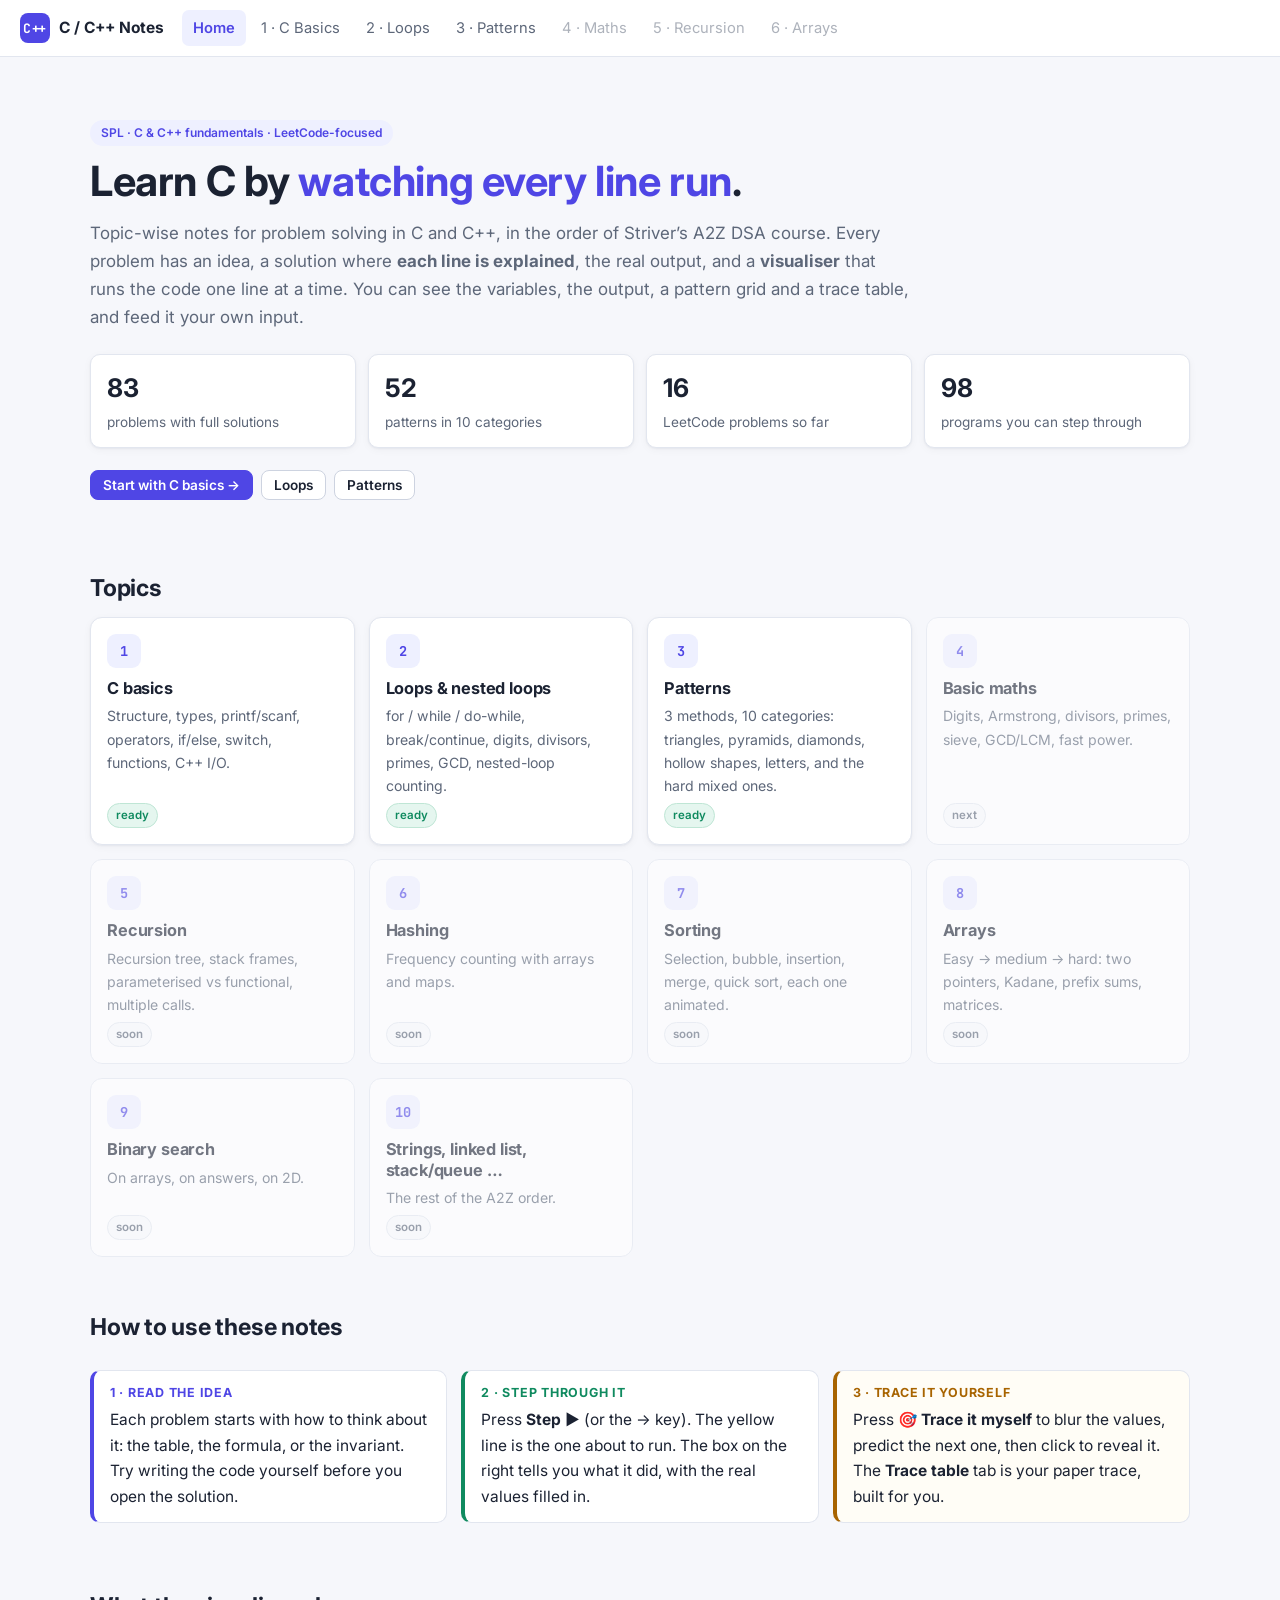
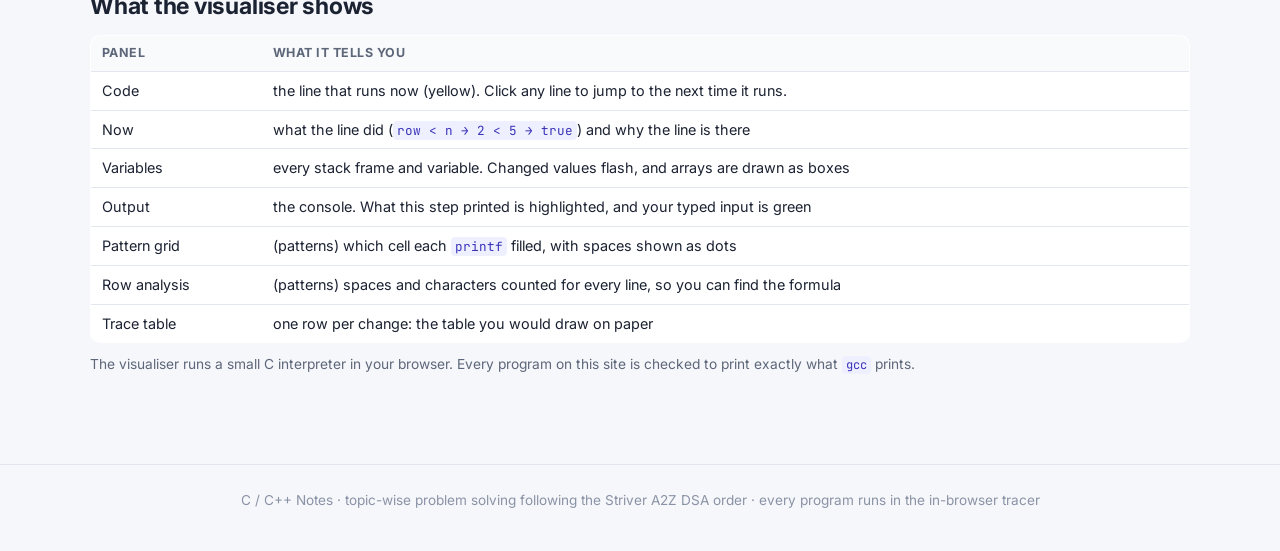
==== index.html @ 71c0363b "Build C/C++ notes site with line-by-line visualiser - C basics, loops & nested loops, and patterns (" ====
<!doctype html>
<html lang="en">
<head>
<meta charset="utf-8">
<meta name="viewport" content="width=device-width, initial-scale=1">
<title>C / C++ Notes — problem solving, line by line</title>
<meta name="description" content="Topic-wise C and C++ problem solving notes following the Striver A2Z DSA order, with a line-by-line code visualiser for every problem.">
<link rel="icon" href="data:image/svg+xml,<svg xmlns='http://www.w3.org/2000/svg' viewBox='0 0 32 32'><rect width='32' height='32' rx='7' fill='%234f46e5'/><text x='16' y='21' font-size='12' text-anchor='middle' fill='white' font-family='monospace' font-weight='700'>C++</text></svg>">
<link rel="preconnect" href="https://fonts.googleapis.com"><link rel="preconnect" href="https://fonts.gstatic.com" crossorigin>
<link href="https://fonts.googleapis.com/css2?family=Inter:wght@400;500;600;700&family=JetBrains+Mono:wght@400;600;700&display=swap" rel="stylesheet">
<link rel="stylesheet" href="assets/css/style.css?v=4">
</head>
<body>
<div class="wrap">
  <main class="main" style="max-width:1100px;margin:0 auto">
    <section class="hero">
      <span class="badge">SPL · C &amp; C++ fundamentals · LeetCode-focused</span>
      <h1>Learn C by <em>watching every line run</em>.</h1>
      <p class="lead">Topic-wise notes for problem solving in C and C++, in the order of Striver’s A2Z DSA course. Every problem has an idea, a solution where <b>each line is explained</b>, the real output, and a <b>visualiser</b> that runs the code one line at a time. You can see the variables, the output, a pattern grid and a trace table, and feed it your own input.</p>
      <div class="stats" id="stats"></div>
      <p style="display:flex;gap:8px;flex-wrap:wrap">
        <a class="btn primary" href="basics.html">Start with C basics →</a>
        <a class="btn" href="loops.html">Loops</a>
        <a class="btn" href="patterns.html">Patterns</a>
      </p>
    </section>

    <h2 id="topics">Topics</h2>
    <div class="cards">
      <a class="card" href="basics.html"><span class="ic">1</span><h3>C basics</h3><p>Structure, types, printf/scanf, operators, if/else, switch, functions, C++ I/O.</p><span class="pill easy">ready</span></a>
      <a class="card" href="loops.html"><span class="ic">2</span><h3>Loops &amp; nested loops</h3><p>for / while / do-while, break/continue, digits, divisors, primes, GCD, nested-loop counting.</p><span class="pill easy">ready</span></a>
      <a class="card" href="patterns.html"><span class="ic">3</span><h3>Patterns</h3><p>3 methods, 10 categories: triangles, pyramids, diamonds, hollow shapes, letters, and the hard mixed ones.</p><span class="pill easy">ready</span></a>
      <div class="card soon"><span class="ic">4</span><h3>Basic maths</h3><p>Digits, Armstrong, divisors, primes, sieve, GCD/LCM, fast power.</p><span class="pill">next</span></div>
      <div class="card soon"><span class="ic">5</span><h3>Recursion</h3><p>Recursion tree, stack frames, parameterised vs functional, multiple calls.</p><span class="pill">soon</span></div>
      <div class="card soon"><span class="ic">6</span><h3>Hashing</h3><p>Frequency counting with arrays and maps.</p><span class="pill">soon</span></div>
      <div class="card soon"><span class="ic">7</span><h3>Sorting</h3><p>Selection, bubble, insertion, merge, quick sort, each one animated.</p><span class="pill">soon</span></div>
      <div class="card soon"><span class="ic">8</span><h3>Arrays</h3><p>Easy → medium → hard: two pointers, Kadane, prefix sums, matrices.</p><span class="pill">soon</span></div>
      <div class="card soon"><span class="ic">9</span><h3>Binary search</h3><p>On arrays, on answers, on 2D.</p><span class="pill">soon</span></div>
      <div class="card soon"><span class="ic">10</span><h3>Strings, linked list, stack/queue …</h3><p>The rest of the A2Z order.</p><span class="pill">soon</span></div>
    </div>

    <h2 id="how">How to use these notes</h2>
    <div class="steps-row">
      <div class="callout"><div class="callout-title">1 · Read the idea</div>Each problem starts with how to think about it: the table, the formula, or the invariant. Try writing the code yourself before you open the solution.</div>
      <div class="callout tip"><div class="callout-title">2 · Step through it</div>Press <b>Step ▶</b> (or the → key). The yellow line is the one about to run. The box on the right tells you what it did, with the real values filled in.</div>
      <div class="callout idea"><div class="callout-title">3 · Trace it yourself</div>Press <b>🎯 Trace it myself</b> to blur the values, predict the next one, then click to reveal it. The <b>Trace table</b> tab is your paper trace, built for you.</div>
    </div>

    <h2 id="viz">What the visualiser shows</h2>
    <table class="tbl">
      <tr><th>panel</th><th>what it tells you</th></tr>
      <tr><td>Code</td><td>the line that runs now (yellow). Click any line to jump to the next time it runs.</td></tr>
      <tr><td>Now</td><td>what the line did (<code>row &lt; n → 2 &lt; 5 → true</code>) and why the line is there</td></tr>
      <tr><td>Variables</td><td>every stack frame and variable. Changed values flash, and arrays are drawn as boxes</td></tr>
      <tr><td>Output</td><td>the console. What this step printed is highlighted, and your typed input is green</td></tr>
      <tr><td>Pattern grid</td><td>(patterns) which cell each <code>printf</code> filled, with spaces shown as dots</td></tr>
      <tr><td>Row analysis</td><td>(patterns) spaces and characters counted for every line, so you can find the formula</td></tr>
      <tr><td>Trace table</td><td>one row per change: the table you would draw on paper</td></tr>
    </table>
    <p class="muted small">The visualiser runs a small C interpreter in your browser. Every program on this site is checked to print exactly what <code>gcc</code> prints.</p>
  </main>
</div>
<script src="assets/js/cinterp.js?v=4"></script>
<script src="assets/js/site.js?v=4"></script>
<script src="assets/data/basics.js?v=4"></script>
<script src="assets/data/loops.js?v=4"></script>
<script src="assets/data/patterns.js?v=4"></script>
<script>
document.addEventListener('DOMContentLoaded', function () {
  var all = CN.items.filter(function (d) { return !d.example; });
  var lc = all.filter(function (d) { return d.lc; }).length;
  var pats = all.filter(function (d) { return /^patterns/.test(d.group); }).length;
  var stats = [[all.length, 'problems with full solutions'], [pats, 'patterns in 10 categories'], [lc, 'LeetCode problems so far'], [CN.items.length, 'programs you can step through']];
  document.getElementById('stats').innerHTML = stats.map(function (s) { return '<div class="stat"><b>' + s[0] + '</b><span>' + s[1] + '</span></div>'; }).join('');
});
</script>
</body>
</html>
---- assets/css/style.css ----
/* C / C++ Notes — light theme */
:root {
  --bg: #f6f7fb;
  --surface: #ffffff;
  --surface-2: #f9fafc;
  --border: #e2e6ef;
  --border-strong: #cdd3e0;
  --text: #1b2232;
  --muted: #5d6779;
  --faint: #8a93a5;
  --accent: #4f46e5;
  --accent-2: #6d63ff;
  --accent-soft: #eef0ff;
  --green: #0f8a5f;
  --green-soft: #e5f6ef;
  --red: #c9354d;
  --red-soft: #fdecef;
  --amber: #a86400;
  --amber-soft: #fff4dc;
  --blue-soft: #e8f2ff;
  --line-hl: #fff3c4;
  --line-hl-border: #f0b429;
  --code-bg: #fbfcfe;
  --radius: 10px;
  --shadow: 0 1px 2px rgba(20, 30, 60, .05), 0 2px 8px rgba(20, 30, 60, .04);
  --mono: 'JetBrains Mono', ui-monospace, SFMono-Regular, Menlo, Consolas, monospace;
  --sans: 'Inter', system-ui, -apple-system, Segoe UI, Roboto, sans-serif;
  color-scheme: light;
}
* { box-sizing: border-box; }
html { scroll-behavior: smooth; scroll-padding-top: 70px; }
body { margin: 0; background: var(--bg); color: var(--text); font: 15.5px/1.65 var(--sans); -webkit-font-smoothing: antialiased; }
a { color: var(--accent); text-decoration: none; }
a:hover { text-decoration: underline; }
code, kbd, pre { font-family: var(--mono); }
code { font-size: .88em; background: var(--accent-soft); color: #3a33b8; padding: .08em .35em; border-radius: 4px; white-space: nowrap; }
pre code { background: none; color: inherit; padding: 0; white-space: pre; }
h1, h2, h3, h4 { line-height: 1.25; letter-spacing: -.01em; }
h1 { font-size: 2.1rem; margin: .2em 0 .4em; }
h2 { font-size: 1.45rem; margin: 2.2em 0 .6em; padding-top: .2em; display: flex; align-items: center; gap: .55em; }
h3 { font-size: 1.12rem; margin: 1.6em 0 .5em; }
p { margin: .55em 0; }
ul, ol { padding-left: 1.3em; }
li { margin: .2em 0; }
table { border-collapse: collapse; }
.muted { color: var(--muted); }
.small { font-size: .86rem; }

/* ---------- top bar ---------- */
.topbar { position: sticky; top: 0; z-index: 50; background: rgba(255, 255, 255, .92); backdrop-filter: blur(8px); border-bottom: 1px solid var(--border); }
.topbar-inner { max-width: 1320px; margin: 0 auto; display: flex; align-items: center; gap: 18px; padding: 10px 20px; }
.brand { display: flex; align-items: center; gap: 9px; font-weight: 700; color: var(--text); white-space: nowrap; }
.brand:hover { text-decoration: none; }
.brand-mark { width: 30px; height: 30px; border-radius: 8px; background: var(--accent); color: #fff; display: grid; place-items: center; font: 700 13px var(--mono); }
.nav { display: flex; gap: 4px; overflow-x: auto; scrollbar-width: none; }
.nav a { padding: 6px 11px; border-radius: 7px; color: var(--muted); font-size: .92rem; white-space: nowrap; }
.nav a:hover { background: var(--surface-2); color: var(--text); text-decoration: none; }
.nav a.active { background: var(--accent-soft); color: var(--accent); font-weight: 600; }
.nav a.soon { opacity: .5; pointer-events: none; }

/* ---------- layout ---------- */
.wrap { max-width: 1320px; margin: 0 auto; padding: 0 20px; }
.layout { display: grid; grid-template-columns: 250px minmax(0, 1fr); gap: 34px; }
.sidebar { position: sticky; top: 64px; align-self: start; max-height: calc(100vh - 76px); overflow-y: auto; padding: 22px 6px 30px 0; font-size: .87rem; scrollbar-width: thin; }
.sidebar .side-title { text-transform: uppercase; font-size: .72rem; letter-spacing: .08em; color: var(--faint); font-weight: 700; margin: 0 0 8px 8px; }
.sidebar a { display: flex; gap: 8px; align-items: baseline; padding: 4px 8px; border-radius: 6px; color: var(--muted); line-height: 1.35; }
.sidebar a:hover { background: var(--surface); color: var(--text); text-decoration: none; }
.sidebar a.sub { padding-left: 22px; font-size: .84rem; }
.sidebar a.on { color: var(--accent); background: var(--accent-soft); font-weight: 600; }
.sidebar .count { margin-left: auto; color: var(--faint); font-size: .76rem; }
.main { min-width: 0; padding: 26px 0 80px; }
.lead { font-size: 1.06rem; color: var(--muted); max-width: 75ch; }
.foot { border-top: 1px solid var(--border); color: var(--faint); font-size: .85rem; padding: 24px 20px 40px; text-align: center; }

/* ---------- callouts, pills, buttons ---------- */
.callout { border: 1px solid var(--border); border-left: 4px solid var(--accent); background: var(--surface); border-radius: var(--radius); padding: 12px 16px; margin: 14px 0; }
.callout-title { font-weight: 700; font-size: .78rem; letter-spacing: .06em; text-transform: uppercase; color: var(--accent); margin-bottom: 4px; }
.callout.tip { border-left-color: var(--green); } .callout.tip .callout-title { color: var(--green); }
.callout.trap { border-left-color: var(--red); background: #fffafb; } .callout.trap .callout-title { color: var(--red); }
.callout.idea { border-left-color: var(--amber); background: #fffdf6; } .callout.idea .callout-title { color: var(--amber); }
.grid2 { display: grid; grid-template-columns: 1fr 1fr; gap: 14px; }
.grid2 > .callout { margin: 0; }
.pill { display: inline-block; font-size: .72rem; font-weight: 600; padding: 2px 8px; border-radius: 99px; background: var(--surface-2); border: 1px solid var(--border); color: var(--muted); white-space: nowrap; }
.pill.easy { background: var(--green-soft); color: var(--green); border-color: #bfe6d5; }
.pill.medium { background: var(--amber-soft); color: var(--amber); border-color: #f1d9a6; }
.pill.hard { background: var(--red-soft); color: var(--red); border-color: #f2c2cb; }
.pill.lc { background: #fff6e8; color: #b25e00; border-color: #f6d7a8; }
.pill.accent { background: var(--accent-soft); color: var(--accent); border-color: #d6d9ff; }
.btn { font: 600 .85rem var(--sans); border: 1px solid var(--border-strong); background: var(--surface); color: var(--text); border-radius: 8px; padding: 6px 12px; cursor: pointer; display: inline-flex; align-items: center; gap: 6px; white-space: nowrap; }
.btn:hover { border-color: var(--accent); color: var(--accent); }
.btn.primary { background: var(--accent); border-color: var(--accent); color: #fff; }
.btn.primary:hover { background: var(--accent-2); color: #fff; }
.btn:disabled { opacity: .45; cursor: default; }
.btn.sm { padding: 4px 9px; font-size: .8rem; }
.secnum { display: inline-grid; place-items: center; width: 30px; height: 30px; border-radius: 8px; background: var(--accent-soft); color: var(--accent); font: 700 .85rem var(--mono); flex: none; }

/* ---------- tables ---------- */
.tbl { width: 100%; border: 1px solid var(--border); border-radius: var(--radius); overflow: hidden; background: var(--surface); font-size: .9rem; margin: 10px 0; }
.tbl th, .tbl td { padding: 7px 11px; border-bottom: 1px solid var(--border); text-align: left; vertical-align: top; }
.tbl th { background: var(--surface-2); font-size: .78rem; text-transform: uppercase; letter-spacing: .04em; color: var(--muted); }
.tbl tr:last-child td { border-bottom: 0; }
.tbl td code { white-space: pre; }
.table-scroll { overflow-x: auto; }

/* ---------- static code blocks ---------- */
.codeblock { background: var(--code-bg); border: 1px solid var(--border); border-radius: var(--radius); padding: 12px 16px; overflow-x: auto; font-size: .86rem; line-height: 1.6; margin: 10px 0; }
.console { background: #f3f5f9; border: 1px solid var(--border); border-radius: var(--radius); padding: 10px 14px; font: .86rem/1.5 var(--mono); white-space: pre; overflow-x: auto; margin: 8px 0; color: #1b2232; }
.console .in { color: var(--green); font-weight: 600; }
/* syntax colours */
.tk-kw { color: #8a2be2; font-weight: 600; }
.tk-ty { color: #0b7285; font-weight: 600; }
.tk-str { color: #b54708; }
.tk-num { color: #1864ab; }
.tk-com { color: #8a93a5; font-style: italic; }
.tk-pp { color: #c2255c; }
.tk-fn { color: #2b50c8; }

/* ---------- home ---------- */
.hero { padding: 36px 0 10px; }
.hero h1 { font-size: 2.6rem; margin: 10px 0 12px; }
.hero h1 em { font-style: normal; color: var(--accent); }
.badge { display: inline-block; font-size: .75rem; font-weight: 600; background: var(--accent-soft); color: var(--accent); border-radius: 99px; padding: 3px 11px; }
.stats { display: grid; grid-template-columns: repeat(4, 1fr); gap: 12px; margin: 22px 0; }
.stat { background: var(--surface); border: 1px solid var(--border); border-radius: var(--radius); padding: 12px 16px; box-shadow: var(--shadow); }
.stat b { display: block; font-size: 1.6rem; }
.stat span { color: var(--muted); font-size: .85rem; }
.cards { display: grid; grid-template-columns: repeat(auto-fill, minmax(250px, 1fr)); gap: 14px; margin: 14px 0; }
.card { background: var(--surface); border: 1px solid var(--border); border-radius: 12px; padding: 16px; box-shadow: var(--shadow); color: var(--text); display: flex; flex-direction: column; gap: 6px; transition: border-color .15s, transform .15s; }
a.card:hover { border-color: var(--accent); text-decoration: none; transform: translateY(-1px); }
.card .ic { width: 34px; height: 34px; border-radius: 9px; background: var(--accent-soft); color: var(--accent); display: grid; place-items: center; font: 700 .85rem var(--mono); }
.card h3 { margin: 4px 0 0; font-size: 1.02rem; }
.card p { margin: 0; color: var(--muted); font-size: .88rem; }
.card .pill { align-self: flex-start; margin-top: auto; }
.card.soon { opacity: .6; box-shadow: none; }
.steps-row { display: grid; grid-template-columns: repeat(3, 1fr); gap: 14px; }

/* ---------- problem cards ---------- */
.plist { display: flex; flex-direction: column; gap: 10px; margin: 12px 0 20px; }
.prob { background: var(--surface); border: 1px solid var(--border); border-radius: 12px; box-shadow: var(--shadow); }
.prob.open { border-color: #c9ccf5; }
.prob-head { display: flex; align-items: center; gap: 10px; padding: 11px 14px; cursor: pointer; user-select: none; }
.prob-head:hover .ptitle { color: var(--accent); }
.prob-head .pno { font: 600 .78rem var(--mono); color: var(--faint); min-width: 34px; }
.prob-head .ptitle { font-weight: 600; flex: 1; min-width: 0; }
.prob-head .mini { font: .72rem/1.15 var(--mono); color: var(--muted); white-space: pre; background: var(--surface-2); border: 1px solid var(--border); border-radius: 6px; padding: 3px 6px; max-height: 44px; overflow: hidden; }
.prob-head .chev { color: var(--faint); transition: transform .2s; }
.prob.open .chev { transform: rotate(90deg); }
.done-box { display: inline-flex; align-items: center; gap: 4px; font-size: .78rem; color: var(--muted); cursor: pointer; }
.prob.solved .ptitle::after { content: ' ✓'; color: var(--green); }
.prob-body { border-top: 1px solid var(--border); padding: 4px 18px 18px; }
.prob-body h4 { margin: 18px 0 6px; font-size: .8rem; text-transform: uppercase; letter-spacing: .07em; color: var(--muted); }
.prob-body .src { font-size: .8rem; color: var(--faint); }
.formula td, .formula th { font-family: var(--mono); font-size: .84rem; text-align: center; }
.example-box { border: 1px dashed var(--border-strong); border-radius: 12px; padding: 4px 16px 16px; background: var(--surface); margin: 14px 0; }
.example-box > h4 { margin: 12px 0 4px; font-size: .9rem; }

/* line-by-line table */
.lines { width: 100%; table-layout: fixed; border: 1px solid var(--border); border-radius: var(--radius); overflow: hidden; font-size: .86rem; background: var(--surface); }
.lines td { padding: 4px 10px; border-bottom: 1px solid #eef1f6; vertical-align: top; }
.lines tr:last-child td { border-bottom: 0; }
.lines td.ln { font: .76rem var(--mono); color: var(--faint); text-align: right; width: 34px; padding-top: 6px; }
.lines td.lc { font-family: var(--mono); font-size: .82rem; white-space: pre-wrap; word-break: break-word; background: var(--code-bg); width: 52%; }
.lines td.lx { color: var(--text); }
.lines td.lx code { white-space: normal; word-break: break-word; }
@media (max-width: 600px) { .lines td.lc { width: 50%; } .lines td.ln { width: 26px; padding: 6px 4px 0 0; } }
.lines tr { cursor: pointer; }
.lines tr:hover td { background: #f6f7ff; }
.lines tr.blank { display: none; }

/* ---------- visualiser ---------- */
.viz { border: 1px solid var(--border-strong); border-radius: 12px; background: var(--surface); margin: 10px 0; overflow: hidden; container-type: inline-size; }
.viz-now code, .ttable code { white-space: normal; word-break: break-word; }
.viz:focus { outline: 2px solid #c9ccf5; outline-offset: 1px; }
.viz-bar { display: flex; flex-wrap: wrap; align-items: center; gap: 6px; padding: 9px 12px; background: var(--surface-2); border-bottom: 1px solid var(--border); }
.viz-bar .sep { width: 1px; height: 22px; background: var(--border); margin: 0 4px; }
.viz-bar .stepc { font: .8rem var(--mono); color: var(--muted); margin-left: auto; white-space: nowrap; }
.viz-bar input[type=range] { accent-color: var(--accent); }
.viz-bar .spd { width: 80px; }
.viz-bar .lbl { font-size: .76rem; color: var(--muted); }
.viz-scrub { display: flex; align-items: center; gap: 8px; padding: 6px 12px; border-bottom: 1px solid var(--border); }
.viz-scrub input { flex: 1; accent-color: var(--accent); }
.viz-in { display: flex; align-items: center; gap: 8px; padding: 7px 12px; border-bottom: 1px solid var(--border); font-size: .84rem; flex-wrap: wrap; }
.viz-in .inp { font: .86rem var(--mono); border: 1px solid var(--border-strong); border-radius: 7px; padding: 4px 8px; min-width: 120px; max-width: 360px; flex: 1; }
.viz-in .inp:focus { outline: 2px solid var(--accent-soft); border-color: var(--accent); }
.viz-main { display: grid; grid-template-columns: minmax(0, 1.15fr) minmax(0, 1fr); min-height: 380px; }
.viz-code { border-right: 1px solid var(--border); background: var(--code-bg); overflow: auto; max-height: 560px; padding: 8px 0; font: .84rem/1.62 var(--mono); }
.viz-code .row { display: flex; padding-right: 12px; border-left: 3px solid transparent; }
.viz-code .row .n { color: #b3bacb; width: 38px; text-align: right; padding-right: 12px; flex: none; user-select: none; }
.viz-code .row .c { white-space: pre; }
.viz-code .row.cur { background: var(--line-hl); border-left-color: var(--line-hl-border); }
.viz-code .row.cur .n { color: var(--amber); font-weight: 700; }
.viz-code .row.prev { background: #fffbea; }
.viz-code .row.bp .n::before { content: '●'; color: var(--red); margin-right: 3px; }
.viz-code .row { cursor: pointer; }
.viz-side { display: flex; flex-direction: column; min-width: 0; }
.viz-now { padding: 10px 14px; border-bottom: 1px solid var(--border); background: #fffef7; min-height: 104px; }
.viz-now .now-line { font-size: .78rem; color: var(--muted); margin-bottom: 4px; }
.viz-now .now-line b { color: var(--amber); }
.viz-now .now-note { font-size: .92rem; line-height: 1.5; }
.viz-now .now-why { font-size: .84rem; color: var(--muted); margin-top: 6px; padding-top: 6px; border-top: 1px dashed var(--border); }
.viz-now b.yes { color: var(--green); } .viz-now b.no { color: var(--red); }
.outq { font-family: var(--mono); background: #eef6ff; border: 1px solid #cfe2fb; border-radius: 4px; padding: 0 4px; white-space: pre; }
.outq .sp { color: #9bb6d8; } .outq .nl { color: #9bb6d8; font-size: .8em; }
.viz-pane-title { font-size: .7rem; text-transform: uppercase; letter-spacing: .08em; color: var(--faint); font-weight: 700; padding: 8px 14px 4px; }
.viz-vars { padding: 0 14px 10px; border-bottom: 1px solid var(--border); overflow: auto; max-height: 240px; }
.frame { border: 1px solid var(--border); border-radius: 8px; margin: 6px 0; overflow: hidden; }
.frame.top { border-color: #c9ccf5; }
.frame-name { font: 600 .76rem var(--mono); padding: 3px 9px; background: var(--surface-2); color: var(--muted); border-bottom: 1px solid var(--border); }
.frame.top .frame-name { background: var(--accent-soft); color: var(--accent); }
.vrow { display: flex; align-items: center; gap: 8px; padding: 3px 9px; font: .84rem var(--mono); border-bottom: 1px solid #f0f2f7; }
.vrow:last-child { border-bottom: 0; }
.vrow .vt { color: #0b7285; font-size: .74rem; min-width: 46px; }
.vrow .vn { font-weight: 600; min-width: 40px; }
.vrow .vv { margin-left: auto; background: var(--surface-2); border: 1px solid var(--border); border-radius: 5px; padding: 0 8px; min-width: 34px; text-align: center; }
.vrow .vv.garbage { color: var(--faint); }
.vrow.chg .vv { background: #fff1b8; border-color: #f0b429; animation: pop .35s; }
@keyframes pop { 0% { transform: scale(1.18); } 100% { transform: scale(1); } }
.arr { display: flex; flex-wrap: wrap; gap: 2px; margin-left: auto; }
.arr .cell { display: flex; flex-direction: column; align-items: center; }
.arr .cell i { font-style: normal; font-size: .62rem; color: var(--faint); }
.arr .cell b { font-weight: 500; border: 1px solid var(--border); background: var(--surface-2); min-width: 26px; text-align: center; padding: 0 4px; border-radius: 4px; }
.arr .cell.hl b { background: #fff1b8; border-color: #f0b429; }
.mat { margin-left: auto; border-collapse: separate; border-spacing: 2px; }
.mat td { border: 1px solid var(--border); background: var(--surface-2); min-width: 24px; text-align: center; padding: 0 3px; border-radius: 3px; font-size: .78rem; }
.mat td.hl { background: #fff1b8; border-color: #f0b429; }
.mat th { font-weight: 400; font-size: .62rem; color: var(--faint); }
.viz-out { flex: 1; display: flex; flex-direction: column; min-height: 120px; }
.viz-out pre { margin: 0 14px 12px; flex: 1; background: #f3f5f9; border: 1px solid var(--border); border-radius: 8px; padding: 8px 10px; font: .84rem/1.45 var(--mono); overflow: auto; max-height: 240px; min-height: 70px; white-space: pre; }
.viz-out pre .in { color: var(--green); font-weight: 600; }
.viz-out pre .new { background: #fff1b8; }
.viz-out pre .caret { display: inline-block; width: 7px; height: 1em; background: var(--accent); vertical-align: -2px; animation: blink 1s steps(1) infinite; }
@keyframes blink { 50% { opacity: 0; } }
.viz-tabs { display: flex; gap: 2px; padding: 0 10px; border-top: 1px solid var(--border); background: var(--surface-2); overflow-x: auto; }
.viz-tabs button { font: 600 .8rem var(--sans); border: 0; background: none; padding: 9px 12px; color: var(--muted); cursor: pointer; border-bottom: 2px solid transparent; white-space: nowrap; }
.viz-tabs button.on { color: var(--accent); border-bottom-color: var(--accent); }
.viz-tab { padding: 12px 14px; border-top: 1px solid var(--border); overflow: auto; max-height: 420px; }
.viz-err { margin: 8px 12px; padding: 8px 12px; border-radius: 8px; background: var(--red-soft); color: var(--red); font-size: .86rem; }

/* pattern grid */
.pgrid { display: inline-grid; gap: 2px; font: .9rem var(--mono); }
.pgrid .gh { color: var(--faint); font-size: .66rem; text-align: center; align-self: end; }
.pgrid .gr { color: var(--faint); font-size: .7rem; text-align: right; padding-right: 6px; align-self: center; white-space: nowrap; }
.pgrid .gc { width: 26px; height: 26px; border: 1px solid #edf0f5; border-radius: 4px; display: grid; place-items: center; background: #fff; }
.pgrid .gc.f { background: #eef0ff; border-color: #d6d9ff; color: #2d2794; font-weight: 700; }
.pgrid .gc.s { background: #fafbfd; color: #c4cad6; }
.pgrid .gc.now { background: #ffd84d; border-color: #e0a800; color: #000; transform: scale(1.12); box-shadow: 0 0 0 2px #ffe58a; }
.pgrid .gc.ghost { background: transparent; border-style: dashed; color: transparent; }
.pgrid .gr.cur { color: var(--amber); font-weight: 700; }
.grid-legend { display: flex; flex-wrap: wrap; gap: 12px; font-size: .78rem; color: var(--muted); margin-bottom: 10px; align-items: center; }
.grid-legend span::before { content: ''; display: inline-block; width: 11px; height: 11px; border-radius: 3px; margin-right: 5px; vertical-align: -1px; border: 1px solid var(--border); }
.grid-legend .l1::before { background: #eef0ff; border-color: #d6d9ff; }
.grid-legend .l2::before { background: #fafbfd; }
.grid-legend .l3::before { background: #ffd84d; border-color: #e0a800; }
.grid-legend .l4::before { border-style: dashed; }

/* trace table */
.ttable { border-collapse: collapse; font: .8rem var(--mono); min-width: 100%; }
.ttable th { position: sticky; top: 0; background: var(--surface-2); color: var(--muted); font-weight: 600; text-align: center; padding: 5px 9px; border-bottom: 1px solid var(--border-strong); z-index: 1; }
.ttable td { padding: 3px 9px; border-bottom: 1px solid #eef1f6; text-align: center; white-space: pre; }
.ttable td.note { text-align: left; font-family: var(--sans); color: var(--muted); white-space: normal; min-width: 180px; }
.ttable td.chg { background: #fff6cf; font-weight: 700; }
.ttable td.o { text-align: left; }
.ttable tr { cursor: pointer; }
.ttable tr.cur td { background: var(--accent-soft); }
.ttable tr.cur td.chg { background: #ffe58a; }
.ttable tr.fut td { color: #c1c7d3; }
.ttable tr.fut td.chg { background: none; font-weight: 400; }

/* quiz / practice mode */
.viz.quiz .vrow .vv, .viz.quiz .viz-out pre, .viz.quiz .arr .cell b { filter: blur(5px); cursor: help; }
.viz.quiz .reveal { filter: none !important; }
.quiz-tip { display: none; font-size: .8rem; color: var(--amber); padding: 6px 14px; background: var(--amber-soft); border-bottom: 1px solid var(--border); }
.viz.quiz .quiz-tip { display: block; }

/* stack code above the panels when the visualiser itself is narrow */
@container (max-width: 860px) {
  .viz-main { grid-template-columns: 1fr; }
  .viz-code { border-right: 0; border-bottom: 1px solid var(--border); max-height: 400px; }
  .viz-side { display: grid; grid-template-columns: 1fr 1fr; }
  .viz-now { grid-column: 1 / -1; }
  .viz-side > .viz-pane-title { display: none; }
  .viz-vars { border-bottom: 0; border-right: 1px solid var(--border); padding-top: 8px; }
}
@container (max-width: 560px) {
  .viz-side { display: flex; }
  .viz-vars { border-right: 0; border-bottom: 1px solid var(--border); }
}

/* ---------- responsive ---------- */
@media (max-width: 980px) {
  .layout { grid-template-columns: 1fr; }
  .sidebar { display: none; }
  .viz-main { grid-template-columns: 1fr; }
  .viz-code { border-right: 0; border-bottom: 1px solid var(--border); max-height: 360px; }
  .stats { grid-template-columns: repeat(2, 1fr); }
  .steps-row, .grid2 { grid-template-columns: 1fr; }
}
@media (max-width: 600px) {
  .wrap { padding: 0 16px; }
  .topbar-inner { padding: 8px 16px; gap: 10px; }
  .brand span.t { display: none; }
  h1, .hero h1 { font-size: 1.75rem; }
  .prob-head .mini { display: none; }
  .prob-body { padding: 4px 12px 14px; }
  .viz-bar .stepc { margin-left: 0; }
}
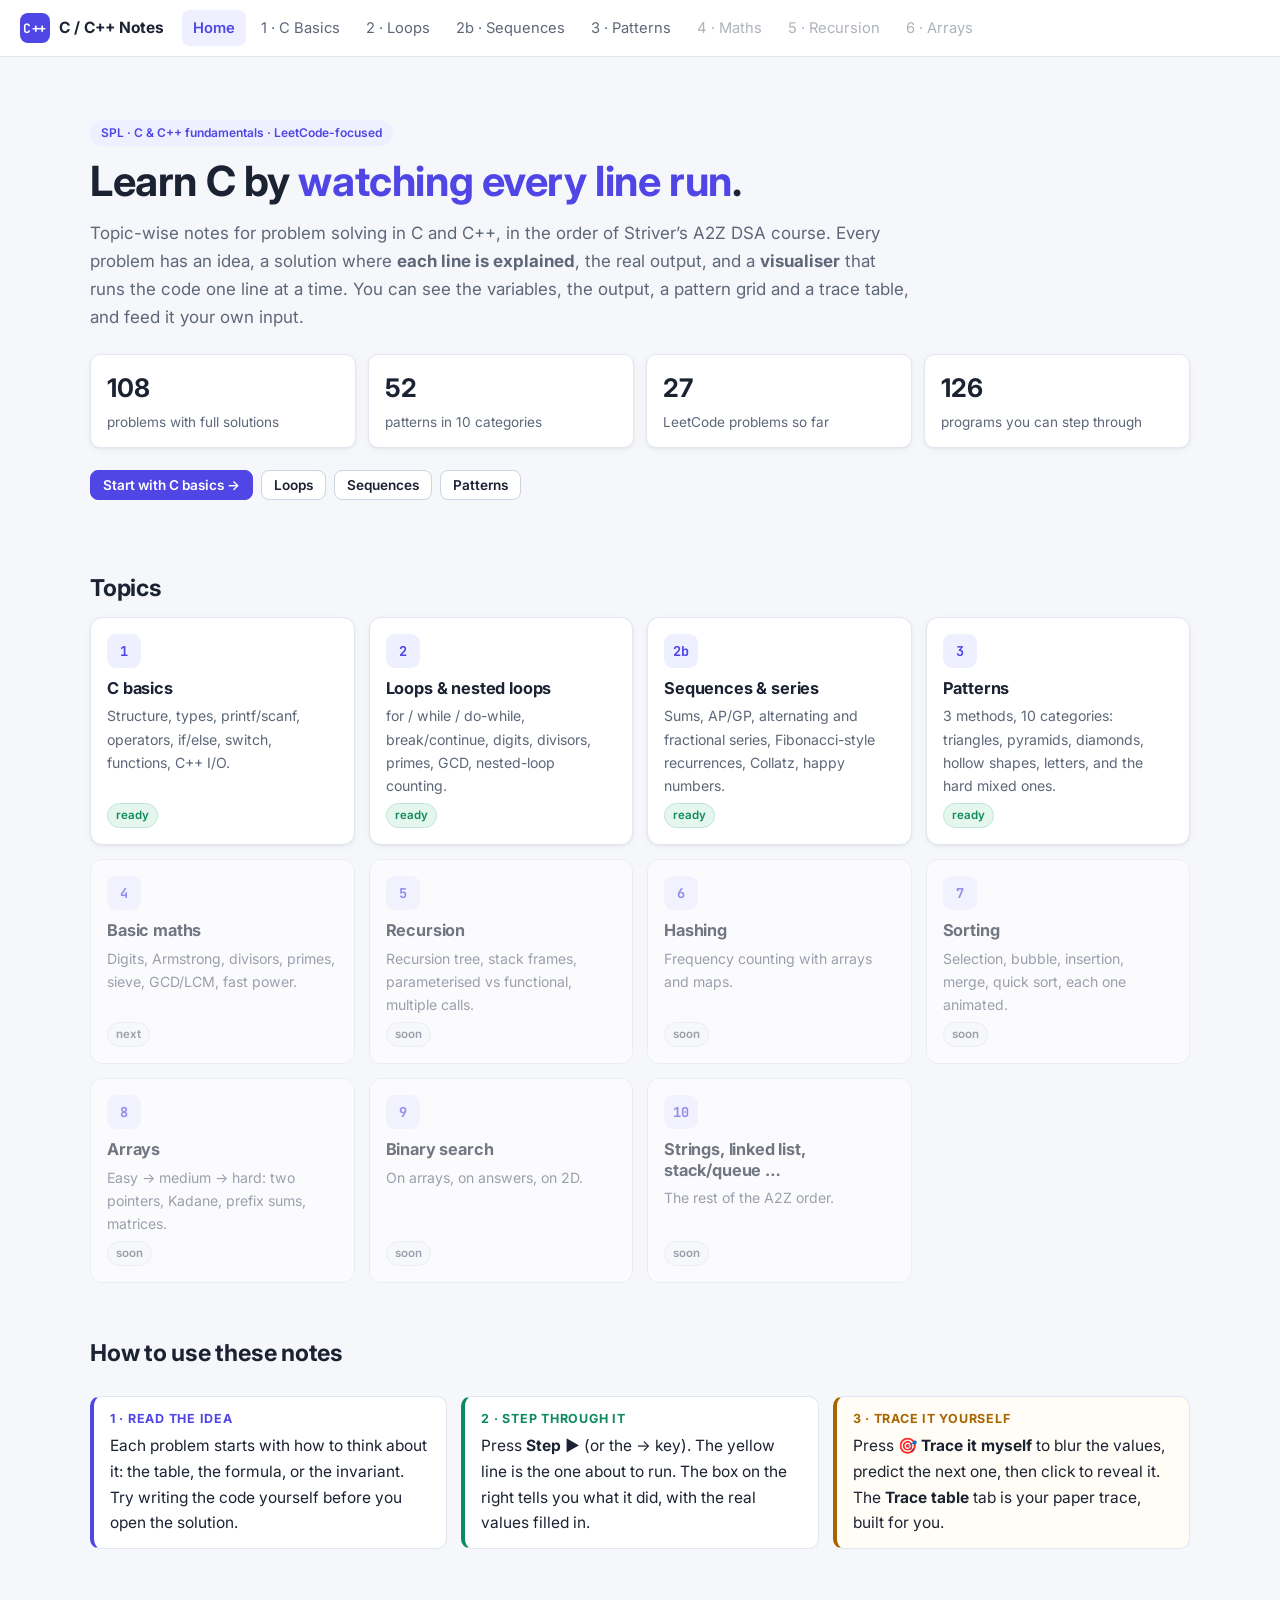
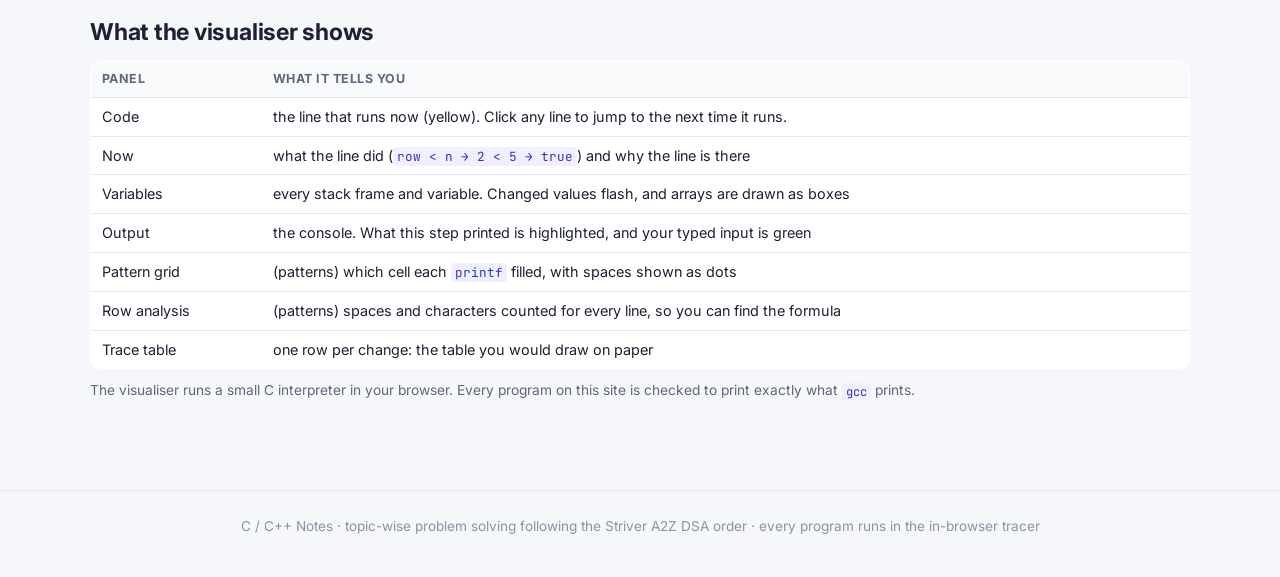
==== commit eec0790b: "Add Sequences & series page with a Sequence tab in the visualiser - 25 problems: sums and progressio" ====
--- a/index.html
+++ b/index.html
@@ -8,7 +8,7 @@
 <link rel="icon" href="data:image/svg+xml,<svg xmlns='http://www.w3.org/2000/svg' viewBox='0 0 32 32'><rect width='32' height='32' rx='7' fill='%234f46e5'/><text x='16' y='21' font-size='12' text-anchor='middle' fill='white' font-family='monospace' font-weight='700'>C++</text></svg>">
 <link rel="preconnect" href="https://fonts.googleapis.com"><link rel="preconnect" href="https://fonts.gstatic.com" crossorigin>
 <link href="https://fonts.googleapis.com/css2?family=Inter:wght@400;500;600;700&family=JetBrains+Mono:wght@400;600;700&display=swap" rel="stylesheet">
-<link rel="stylesheet" href="assets/css/style.css?v=4">
+<link rel="stylesheet" href="assets/css/style.css?v=5">
 </head>
 <body>
 <div class="wrap">
@@ -21,6 +21,7 @@
       <p style="display:flex;gap:8px;flex-wrap:wrap">
         <a class="btn primary" href="basics.html">Start with C basics →</a>
         <a class="btn" href="loops.html">Loops</a>
+        <a class="btn" href="sequences.html">Sequences</a>
         <a class="btn" href="patterns.html">Patterns</a>
       </p>
     </section>
@@ -29,6 +30,7 @@
     <div class="cards">
       <a class="card" href="basics.html"><span class="ic">1</span><h3>C basics</h3><p>Structure, types, printf/scanf, operators, if/else, switch, functions, C++ I/O.</p><span class="pill easy">ready</span></a>
       <a class="card" href="loops.html"><span class="ic">2</span><h3>Loops &amp; nested loops</h3><p>for / while / do-while, break/continue, digits, divisors, primes, GCD, nested-loop counting.</p><span class="pill easy">ready</span></a>
+      <a class="card" href="sequences.html"><span class="ic">2b</span><h3>Sequences &amp; series</h3><p>Sums, AP/GP, alternating and fractional series, Fibonacci-style recurrences, Collatz, happy numbers.</p><span class="pill easy">ready</span></a>
       <a class="card" href="patterns.html"><span class="ic">3</span><h3>Patterns</h3><p>3 methods, 10 categories: triangles, pyramids, diamonds, hollow shapes, letters, and the hard mixed ones.</p><span class="pill easy">ready</span></a>
       <div class="card soon"><span class="ic">4</span><h3>Basic maths</h3><p>Digits, Armstrong, divisors, primes, sieve, GCD/LCM, fast power.</p><span class="pill">next</span></div>
       <div class="card soon"><span class="ic">5</span><h3>Recursion</h3><p>Recursion tree, stack frames, parameterised vs functional, multiple calls.</p><span class="pill">soon</span></div>
@@ -60,11 +62,12 @@
     <p class="muted small">The visualiser runs a small C interpreter in your browser. Every program on this site is checked to print exactly what <code>gcc</code> prints.</p>
   </main>
 </div>
-<script src="assets/js/cinterp.js?v=4"></script>
-<script src="assets/js/site.js?v=4"></script>
-<script src="assets/data/basics.js?v=4"></script>
-<script src="assets/data/loops.js?v=4"></script>
-<script src="assets/data/patterns.js?v=4"></script>
+<script src="assets/js/cinterp.js?v=5"></script>
+<script src="assets/js/site.js?v=5"></script>
+<script src="assets/data/basics.js?v=5"></script>
+<script src="assets/data/loops.js?v=5"></script>
+<script src="assets/data/sequences.js?v=5"></script>
+<script src="assets/data/patterns.js?v=5"></script>
 <script>
 document.addEventListener('DOMContentLoaded', function () {
   var all = CN.items.filter(function (d) { return !d.example; });
--- a/assets/css/style.css
+++ b/assets/css/style.css
@@ -266,6 +266,10 @@
 .ttable tr.fut td { color: #c1c7d3; }
 .ttable tr.fut td.chg { background: none; font-weight: 400; }
 
+.sbar { display: inline-block; height: 12px; border-radius: 3px; background: linear-gradient(90deg, #8b85ff, var(--accent)); vertical-align: middle; transition: width .2s; }
+.sbar.neg { background: linear-gradient(90deg, #f08a9b, var(--red)); }
+.ttable tr.fut .sbar { opacity: .25; }
+
 /* quiz / practice mode */
 .viz.quiz .vrow .vv, .viz.quiz .viz-out pre, .viz.quiz .arr .cell b { filter: blur(5px); cursor: help; }
 .viz.quiz .reveal { filter: none !important; }
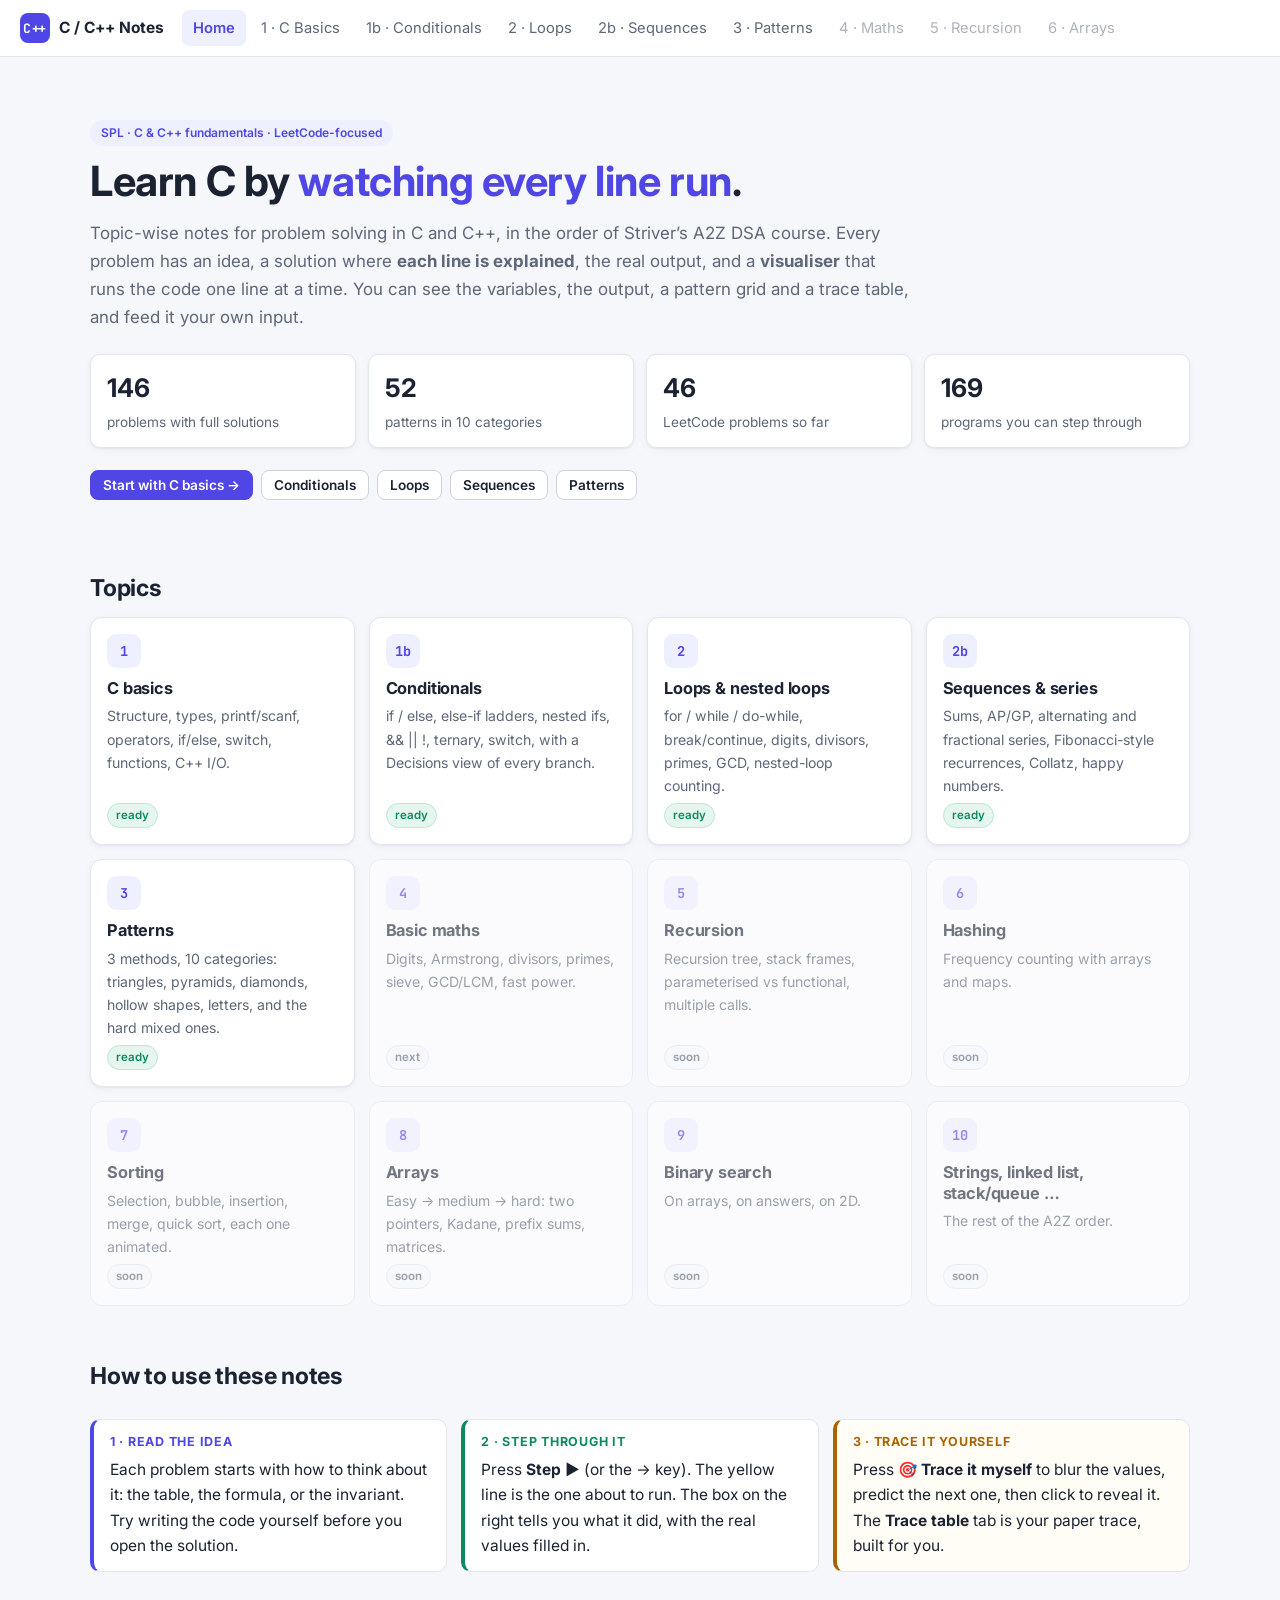
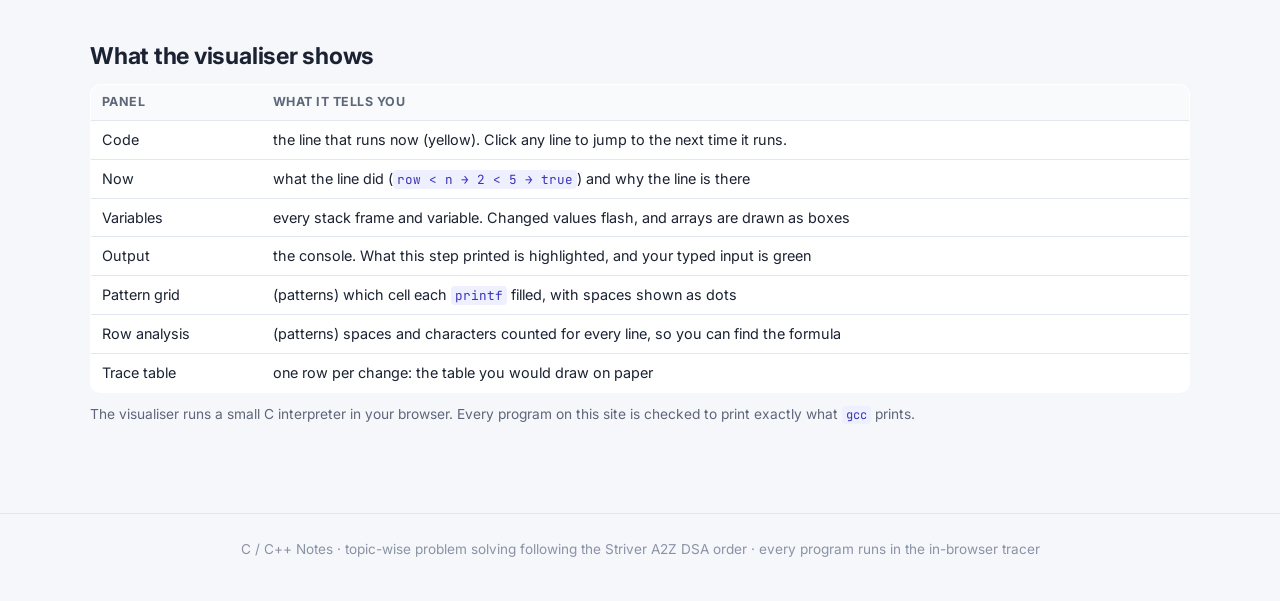
==== commit 53b8d641: "Add Conditionals page and more loop practice - Conditionals: if/else, ladders, short-circuit, dangli" ====
--- a/index.html
+++ b/index.html
@@ -8,7 +8,7 @@
 <link rel="icon" href="data:image/svg+xml,<svg xmlns='http://www.w3.org/2000/svg' viewBox='0 0 32 32'><rect width='32' height='32' rx='7' fill='%234f46e5'/><text x='16' y='21' font-size='12' text-anchor='middle' fill='white' font-family='monospace' font-weight='700'>C++</text></svg>">
 <link rel="preconnect" href="https://fonts.googleapis.com"><link rel="preconnect" href="https://fonts.gstatic.com" crossorigin>
 <link href="https://fonts.googleapis.com/css2?family=Inter:wght@400;500;600;700&family=JetBrains+Mono:wght@400;600;700&display=swap" rel="stylesheet">
-<link rel="stylesheet" href="assets/css/style.css?v=5">
+<link rel="stylesheet" href="assets/css/style.css?v=8">
 </head>
 <body>
 <div class="wrap">
@@ -20,6 +20,7 @@
       <div class="stats" id="stats"></div>
       <p style="display:flex;gap:8px;flex-wrap:wrap">
         <a class="btn primary" href="basics.html">Start with C basics →</a>
+        <a class="btn" href="conditionals.html">Conditionals</a>
         <a class="btn" href="loops.html">Loops</a>
         <a class="btn" href="sequences.html">Sequences</a>
         <a class="btn" href="patterns.html">Patterns</a>
@@ -29,6 +30,7 @@
     <h2 id="topics">Topics</h2>
     <div class="cards">
       <a class="card" href="basics.html"><span class="ic">1</span><h3>C basics</h3><p>Structure, types, printf/scanf, operators, if/else, switch, functions, C++ I/O.</p><span class="pill easy">ready</span></a>
+      <a class="card" href="conditionals.html"><span class="ic">1b</span><h3>Conditionals</h3><p>if / else, else-if ladders, nested ifs, &amp;&amp; || !, ternary, switch, with a Decisions view of every branch.</p><span class="pill easy">ready</span></a>
       <a class="card" href="loops.html"><span class="ic">2</span><h3>Loops &amp; nested loops</h3><p>for / while / do-while, break/continue, digits, divisors, primes, GCD, nested-loop counting.</p><span class="pill easy">ready</span></a>
       <a class="card" href="sequences.html"><span class="ic">2b</span><h3>Sequences &amp; series</h3><p>Sums, AP/GP, alternating and fractional series, Fibonacci-style recurrences, Collatz, happy numbers.</p><span class="pill easy">ready</span></a>
       <a class="card" href="patterns.html"><span class="ic">3</span><h3>Patterns</h3><p>3 methods, 10 categories: triangles, pyramids, diamonds, hollow shapes, letters, and the hard mixed ones.</p><span class="pill easy">ready</span></a>
@@ -62,12 +64,13 @@
     <p class="muted small">The visualiser runs a small C interpreter in your browser. Every program on this site is checked to print exactly what <code>gcc</code> prints.</p>
   </main>
 </div>
-<script src="assets/js/cinterp.js?v=5"></script>
-<script src="assets/js/site.js?v=5"></script>
-<script src="assets/data/basics.js?v=5"></script>
-<script src="assets/data/loops.js?v=5"></script>
-<script src="assets/data/sequences.js?v=5"></script>
-<script src="assets/data/patterns.js?v=5"></script>
+<script src="assets/js/cinterp.js?v=8"></script>
+<script src="assets/js/site.js?v=8"></script>
+<script src="assets/data/basics.js?v=8"></script>
+<script src="assets/data/conditionals.js?v=8"></script>
+<script src="assets/data/loops.js?v=8"></script>
+<script src="assets/data/sequences.js?v=8"></script>
+<script src="assets/data/patterns.js?v=8"></script>
 <script>
 document.addEventListener('DOMContentLoaded', function () {
   var all = CN.items.filter(function (d) { return !d.example; });
--- a/assets/css/style.css
+++ b/assets/css/style.css
@@ -270,6 +270,11 @@
 .sbar.neg { background: linear-gradient(90deg, #f08a9b, var(--red)); }
 .ttable tr.fut .sbar { opacity: .25; }
 
+.chips { display: inline-flex; flex-wrap: wrap; gap: 4px; align-items: center; }
+.chip { font: .78rem var(--mono); border: 1px solid #d6d9ff; background: var(--accent-soft); color: var(--accent); border-radius: 99px; padding: 2px 9px; cursor: pointer; }
+.chip:hover { background: #e0e3ff; }
+.dect .pill { font-family: var(--sans); }
+
 /* quiz / practice mode */
 .viz.quiz .vrow .vv, .viz.quiz .viz-out pre, .viz.quiz .arr .cell b { filter: blur(5px); cursor: help; }
 .viz.quiz .reveal { filter: none !important; }
@@ -308,3 +313,6 @@
   .prob-body { padding: 4px 12px 14px; }
   .viz-bar .stepc { margin-left: 0; }
 }
+
+/* no programming ligatures: beginners must see == and && exactly as typed (kept last so `font:` shorthands can't reset it) */
+body, code, pre, .viz-code, .console, .viz-out pre, .ttable, .pgrid, .lines td, .outq, .chip, .vrow, .prob-head .mini { font-variant-ligatures: none; font-feature-settings: "liga" 0, "calt" 0; }
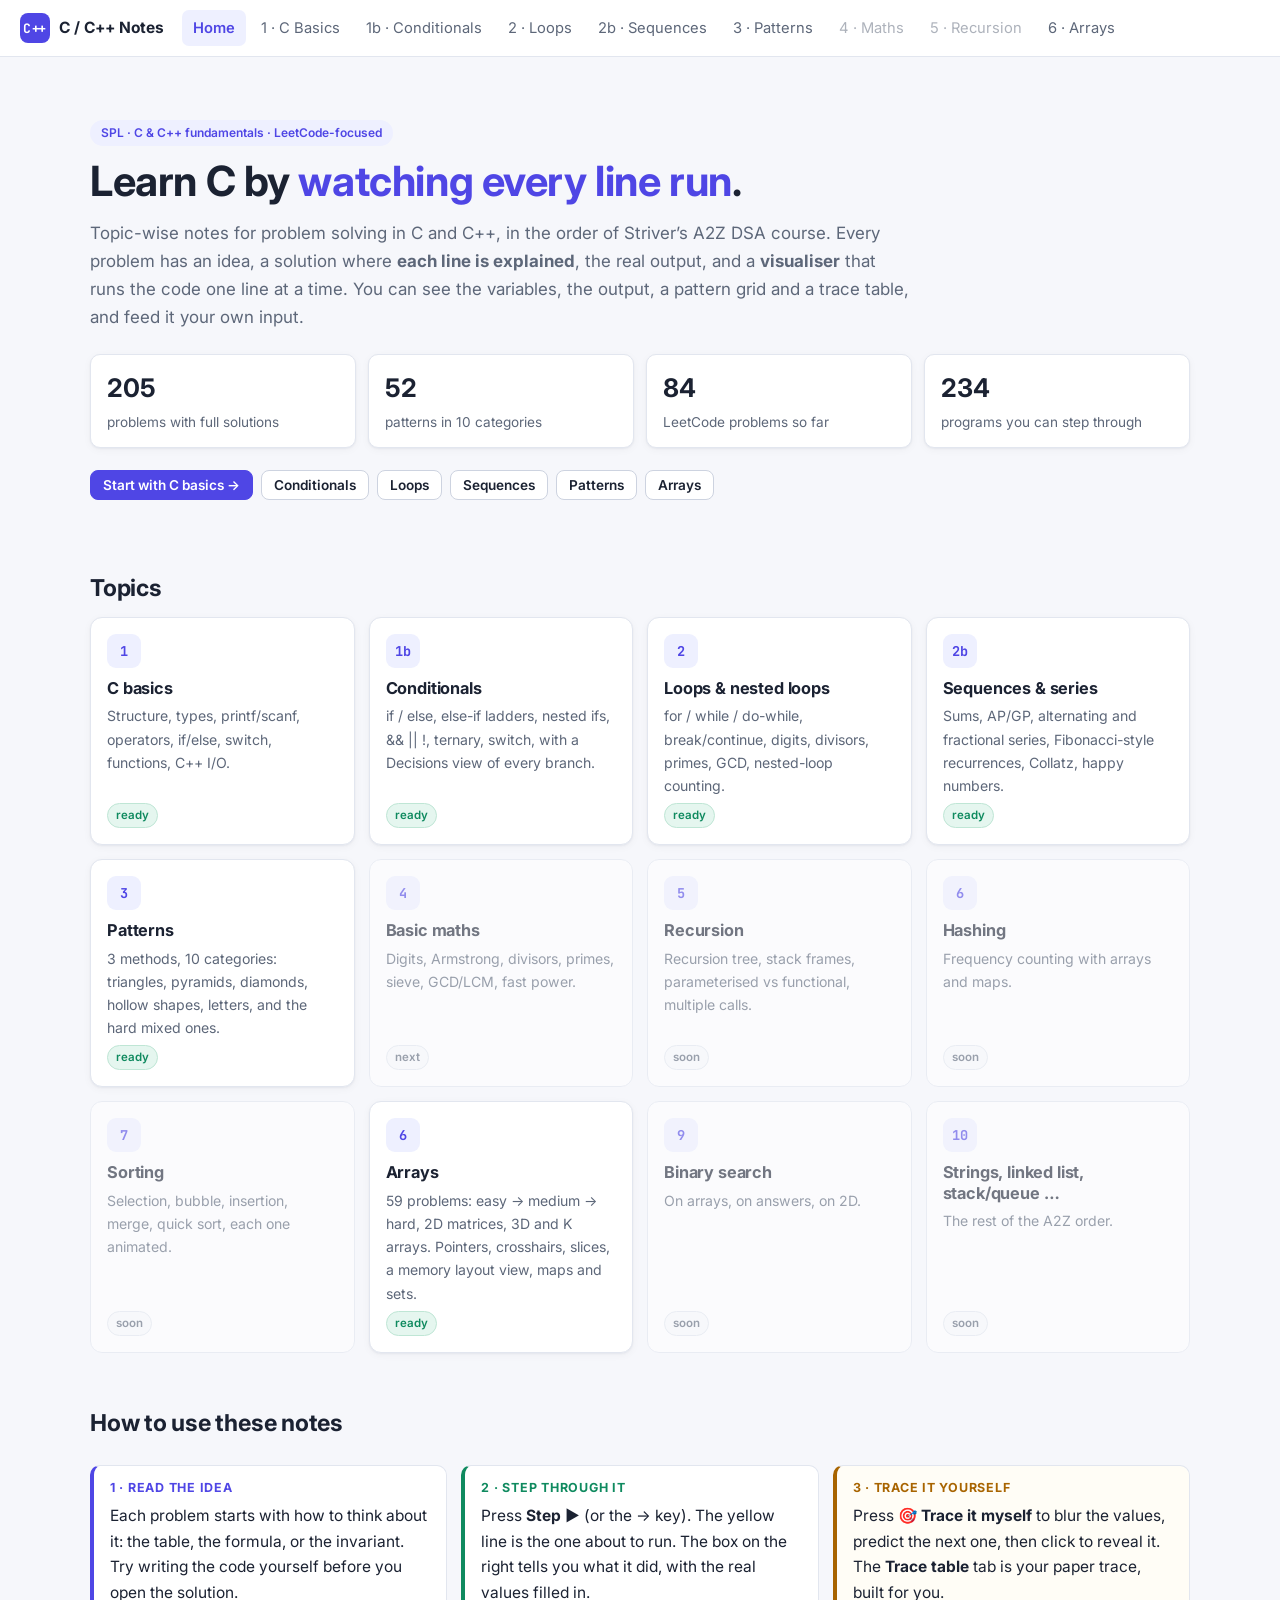
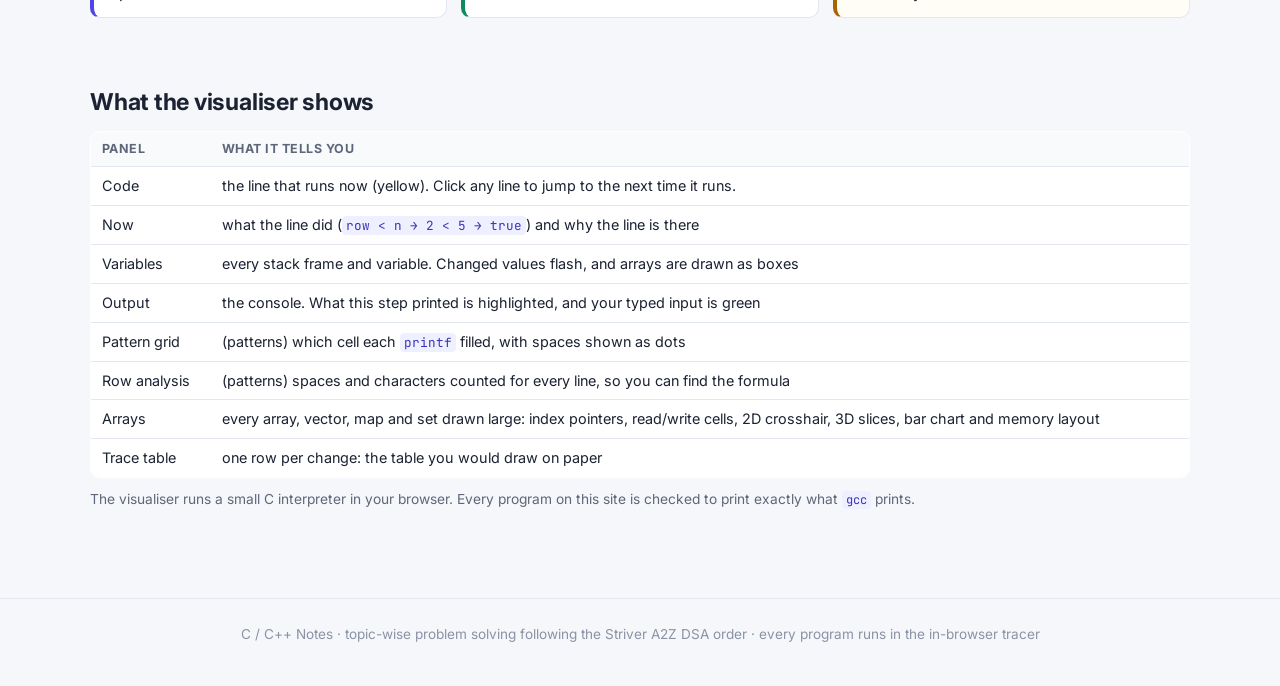
==== commit 9d1f4f38: "Add Arrays chapter with a dedicated array visualiser - Interpreter: C arrays of any dimension; C++ v" ====
--- a/index.html
+++ b/index.html
@@ -8,7 +8,7 @@
 <link rel="icon" href="data:image/svg+xml,<svg xmlns='http://www.w3.org/2000/svg' viewBox='0 0 32 32'><rect width='32' height='32' rx='7' fill='%234f46e5'/><text x='16' y='21' font-size='12' text-anchor='middle' fill='white' font-family='monospace' font-weight='700'>C++</text></svg>">
 <link rel="preconnect" href="https://fonts.googleapis.com"><link rel="preconnect" href="https://fonts.gstatic.com" crossorigin>
 <link href="https://fonts.googleapis.com/css2?family=Inter:wght@400;500;600;700&family=JetBrains+Mono:wght@400;600;700&display=swap" rel="stylesheet">
-<link rel="stylesheet" href="assets/css/style.css?v=8">
+<link rel="stylesheet" href="assets/css/style.css?v=10">
 </head>
 <body>
 <div class="wrap">
@@ -24,6 +24,7 @@
         <a class="btn" href="loops.html">Loops</a>
         <a class="btn" href="sequences.html">Sequences</a>
         <a class="btn" href="patterns.html">Patterns</a>
+        <a class="btn" href="arrays.html">Arrays</a>
       </p>
     </section>
 
@@ -38,7 +39,7 @@
       <div class="card soon"><span class="ic">5</span><h3>Recursion</h3><p>Recursion tree, stack frames, parameterised vs functional, multiple calls.</p><span class="pill">soon</span></div>
       <div class="card soon"><span class="ic">6</span><h3>Hashing</h3><p>Frequency counting with arrays and maps.</p><span class="pill">soon</span></div>
       <div class="card soon"><span class="ic">7</span><h3>Sorting</h3><p>Selection, bubble, insertion, merge, quick sort, each one animated.</p><span class="pill">soon</span></div>
-      <div class="card soon"><span class="ic">8</span><h3>Arrays</h3><p>Easy → medium → hard: two pointers, Kadane, prefix sums, matrices.</p><span class="pill">soon</span></div>
+      <a class="card" href="arrays.html"><span class="ic">6</span><h3>Arrays</h3><p>59 problems: easy → medium → hard, 2D matrices, 3D and K arrays. Pointers, crosshairs, slices, a memory layout view, maps and sets.</p><span class="pill easy">ready</span></a>
       <div class="card soon"><span class="ic">9</span><h3>Binary search</h3><p>On arrays, on answers, on 2D.</p><span class="pill">soon</span></div>
       <div class="card soon"><span class="ic">10</span><h3>Strings, linked list, stack/queue …</h3><p>The rest of the A2Z order.</p><span class="pill">soon</span></div>
     </div>
@@ -59,18 +60,22 @@
       <tr><td>Output</td><td>the console. What this step printed is highlighted, and your typed input is green</td></tr>
       <tr><td>Pattern grid</td><td>(patterns) which cell each <code>printf</code> filled, with spaces shown as dots</td></tr>
       <tr><td>Row analysis</td><td>(patterns) spaces and characters counted for every line, so you can find the formula</td></tr>
+      <tr><td>Arrays</td><td>every array, vector, map and set drawn large: index pointers, read/write cells, 2D crosshair, 3D slices, bar chart and memory layout</td></tr>
       <tr><td>Trace table</td><td>one row per change: the table you would draw on paper</td></tr>
     </table>
     <p class="muted small">The visualiser runs a small C interpreter in your browser. Every program on this site is checked to print exactly what <code>gcc</code> prints.</p>
   </main>
 </div>
-<script src="assets/js/cinterp.js?v=8"></script>
-<script src="assets/js/site.js?v=8"></script>
-<script src="assets/data/basics.js?v=8"></script>
-<script src="assets/data/conditionals.js?v=8"></script>
-<script src="assets/data/loops.js?v=8"></script>
-<script src="assets/data/sequences.js?v=8"></script>
-<script src="assets/data/patterns.js?v=8"></script>
+<script src="assets/js/cinterp.js?v=10"></script>
+<script src="assets/js/site.js?v=10"></script>
+<script src="assets/data/basics.js?v=10"></script>
+<script src="assets/data/conditionals.js?v=10"></script>
+<script src="assets/data/loops.js?v=10"></script>
+<script src="assets/data/sequences.js?v=10"></script>
+<script src="assets/data/patterns.js?v=10"></script>
+<script src="assets/data/arrays-easy.js?v=10"></script>
+<script src="assets/data/arrays-medium.js?v=10"></script>
+<script src="assets/data/arrays-matrix.js?v=10"></script>
 <script>
 document.addEventListener('DOMContentLoaded', function () {
   var all = CN.items.filter(function (d) { return !d.example; });
--- a/assets/css/style.css
+++ b/assets/css/style.css
@@ -275,6 +275,66 @@
 .chip:hover { background: #e0e3ff; }
 .dect .pill { font-family: var(--sans); }
 
+/* arrays tab */
+.av-tools { display: flex; flex-wrap: wrap; gap: 14px; align-items: center; font-size: .8rem; color: var(--muted); margin-bottom: 8px; }
+.av-tools label { display: inline-flex; gap: 5px; align-items: center; cursor: pointer; }
+.av-legend { display: inline-flex; gap: 10px; margin-left: auto; }
+.av-legend .lg::before { content: ''; display: inline-block; width: 11px; height: 11px; border-radius: 3px; margin-right: 4px; vertical-align: -1px; border: 2px solid transparent; }
+.av-legend .rd::before { border-color: #3b82f6; background: #eaf2ff; }
+.av-legend .wr::before { background: #ffd84d; border-color: #e0a800; }
+.av-legend .inr::before { background: #e9e7ff; }
+.av { border: 1px solid var(--border); border-radius: 10px; padding: 8px 12px 10px; margin: 0 0 10px; background: #fff; }
+.av-head { display: flex; flex-wrap: wrap; gap: 10px; align-items: baseline; margin-bottom: 6px; font-size: .86rem; }
+.av-head b { font: 700 .95rem var(--mono); color: var(--accent); }
+.av-alias { font-size: .76rem; color: var(--faint); }
+.av-scroll { overflow-x: auto; padding-bottom: 2px; }
+.av-grid { display: inline-grid; gap: 3px 4px; align-items: center; }
+.av-i { text-align: center; font: .68rem var(--mono); color: var(--faint); }
+.av-c { height: 40px; display: grid; place-items: center; border: 2px solid #dfe3ec; border-radius: 7px; background: #fafbfd; font: 600 .9rem var(--mono); transition: background .2s, border-color .2s; }
+.av-c.inr { background: #e9e7ff; border-color: #c9c4ff; }
+.av-c.rd { border-color: #3b82f6; background: #eaf2ff; }
+.av-c.wr { background: #ffd84d; border-color: #e0a800; animation: pop .35s; }
+.av-c.ghost { border-style: dashed; background: transparent; color: var(--faint); font-size: .66rem; font-weight: 400; }
+.av-p { min-height: 22px; display: flex; flex-direction: column; align-items: center; gap: 1px; }
+.av-p .arrow { font-size: .6rem; color: var(--muted); line-height: 1; }
+.ptag { display: inline-block; font: 700 .68rem var(--mono); color: #fff; background: var(--pc); border-radius: 4px; padding: 0 4px; line-height: 1.5; white-space: nowrap; }
+.av-bar { height: 90px; display: flex; align-items: flex-end; justify-content: center; }
+.av-bar i { display: block; width: 70%; border-radius: 3px 3px 0 0; background: #b9b4ff; transition: height .25s; }
+.av-bar i.neg { background: #f3a3b1; }
+.av-bar i.rd { background: #7fb0ff; } .av-bar i.wr { background: #f0b429; }
+.am { border-collapse: separate; border-spacing: 3px; font-family: var(--mono); }
+.am th { font-size: .68rem; color: var(--faint); font-weight: 500; padding: 0 4px; white-space: nowrap; }
+.am th.hit { color: var(--accent); font-weight: 700; }
+.am th.ch div { margin-top: 2px; }
+.am td { min-width: 38px; height: 34px; text-align: center; border: 2px solid #dfe3ec; border-radius: 6px; background: #fafbfd; font-weight: 600; font-size: .86rem; padding: 0 4px; }
+.am td.xline { background: #f1f0ff; }
+.am td.xhit { border-color: var(--accent); background: #e4e1ff; }
+.am td.rd { border-color: #3b82f6; background: #eaf2ff; }
+.am td.wr { background: #ffd84d; border-color: #e0a800; animation: pop .35s; }
+.am td.empty { border: 0; background: none; }
+.slices { display: flex; flex-wrap: wrap; gap: 10px; }
+.slice { border: 1px dashed var(--border-strong); border-radius: 8px; padding: 4px 6px; }
+.slice.hit { border: 2px solid var(--accent); background: #fbfaff; }
+.slice-h { font: 600 .74rem var(--mono); color: var(--muted); margin-bottom: 2px; }
+.amap { border-collapse: collapse; font: .84rem var(--mono); min-width: 160px; }
+.amap th { font: 600 .7rem var(--sans); text-transform: uppercase; color: var(--faint); text-align: left; padding: 2px 10px; border-bottom: 1px solid var(--border); }
+.amap td { padding: 3px 10px; border-bottom: 1px solid #f0f2f7; }
+.amap tr.wr td { background: #ffe58a; } .amap tr.rd td { background: #eaf2ff; }
+.aset { display: flex; flex-wrap: wrap; gap: 4px; }
+.aset span { font: 600 .84rem var(--mono); border: 2px solid #dfe3ec; border-radius: 99px; padding: 1px 10px; background: #fafbfd; }
+.aset span.wr { background: #ffd84d; border-color: #e0a800; } .aset span.rd { border-color: #3b82f6; background: #eaf2ff; }
+.mem { margin-top: 8px; border-top: 1px dashed var(--border); padding-top: 6px; }
+.mem-h { font-size: .76rem; color: var(--muted); margin-bottom: 4px; }
+.mem-row { display: inline-flex; gap: 0; }
+.mcell { display: flex; flex-direction: column; align-items: center; min-width: 44px; border: 1px solid #dfe3ec; margin-left: -1px; padding: 2px 3px; background: #fafbfd; }
+.mcell.rowstart { border-left: 3px solid var(--accent); }
+.mcell b { font: 600 .84rem var(--mono); }
+.mcell i { font: .6rem var(--mono); color: var(--muted); font-style: normal; white-space: nowrap; }
+.mcell em { font: .6rem var(--mono); color: var(--faint); font-style: normal; }
+.mcell.on { background: #ffd84d; border-color: #e0a800; }
+.mem-f { font: .78rem var(--mono); margin-top: 4px; }
+.mem-note { margin: 6px 0 0; }
+
 /* quiz / practice mode */
 .viz.quiz .vrow .vv, .viz.quiz .viz-out pre, .viz.quiz .arr .cell b { filter: blur(5px); cursor: help; }
 .viz.quiz .reveal { filter: none !important; }
